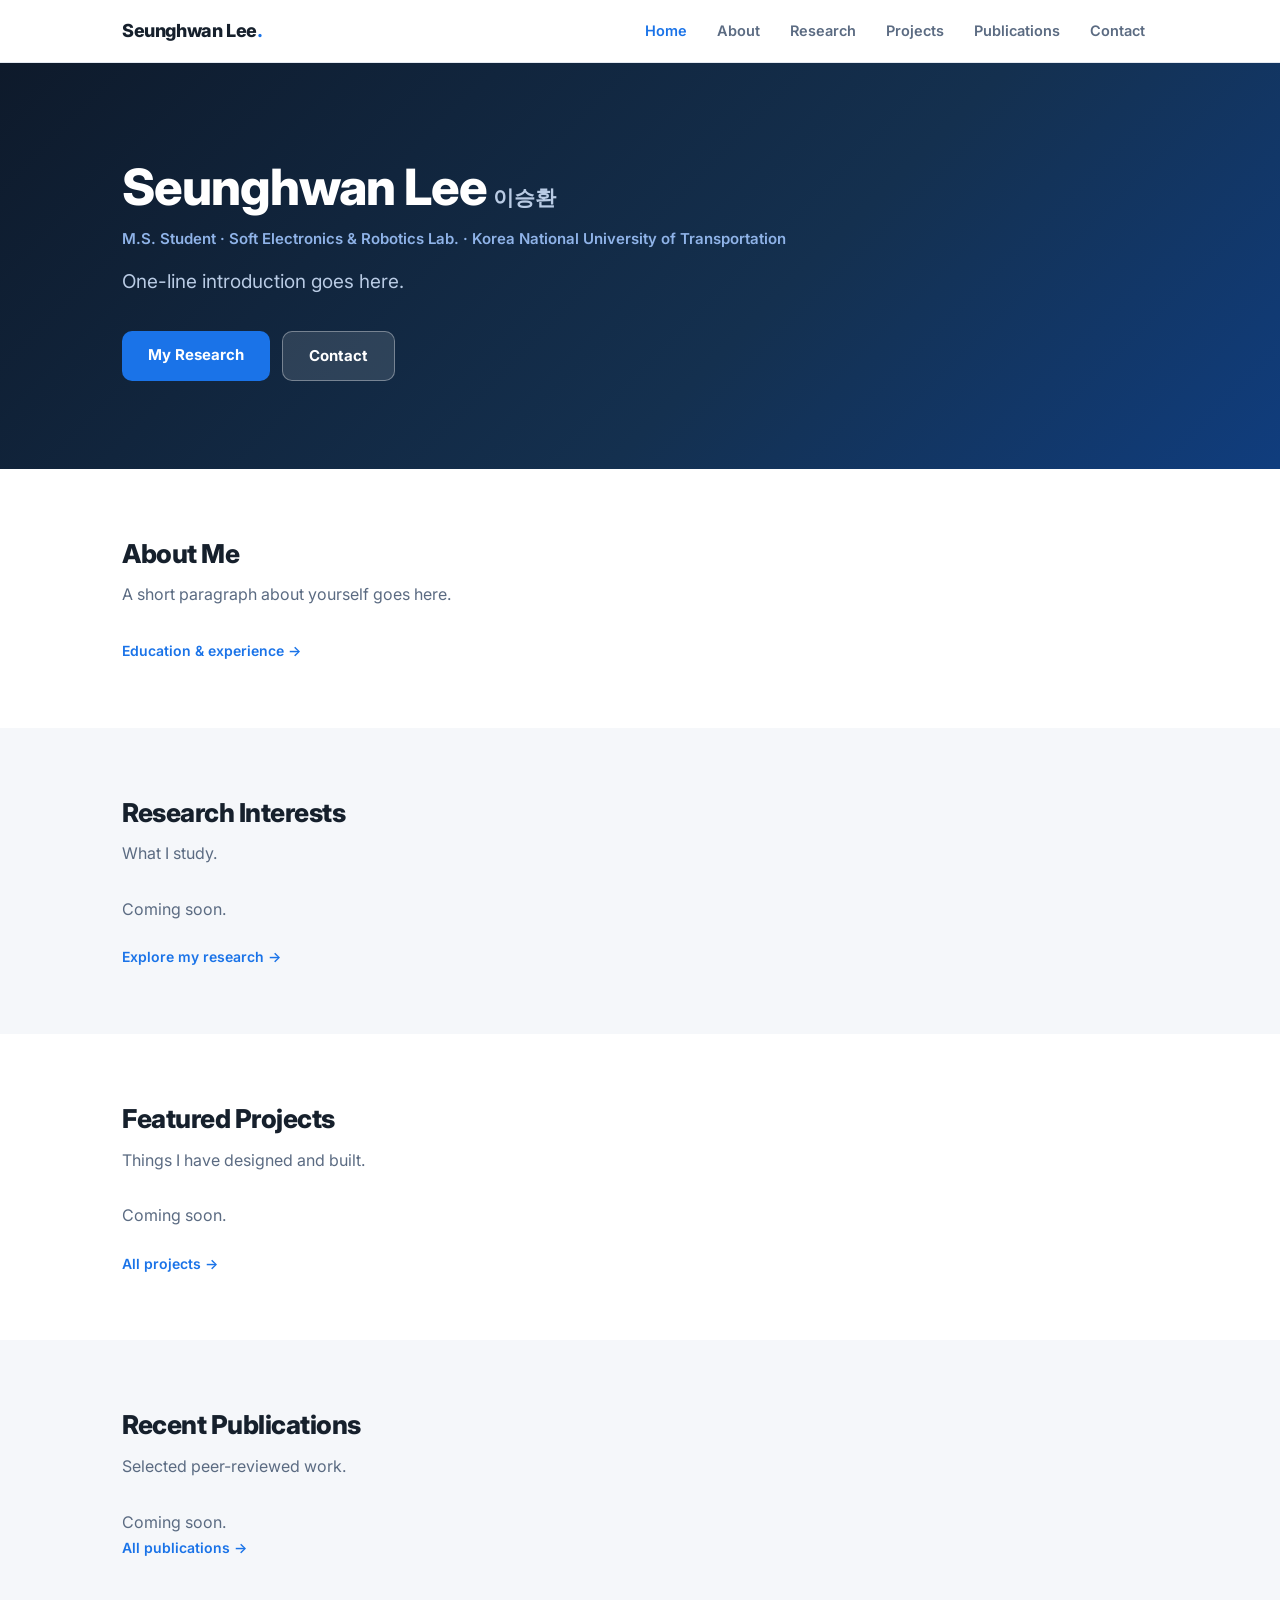
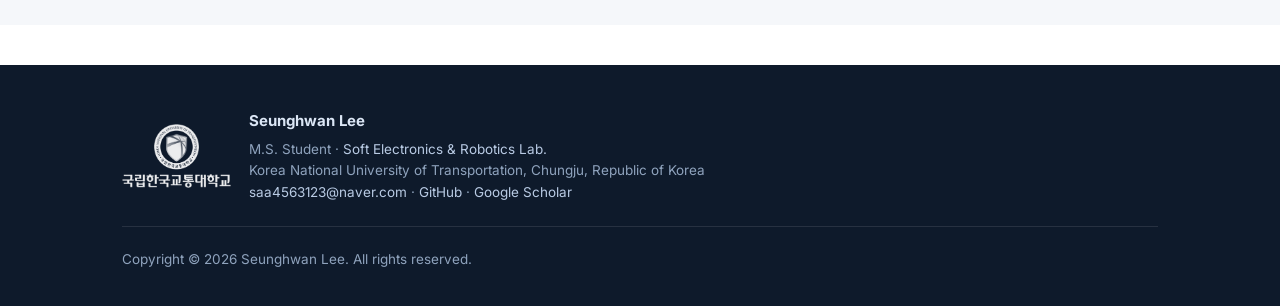
==== index.html @ 1991e880 "Remove profile photo from home hero Co-Authored-By: Claude Opus 5.5 <noreply@anthropic.com>" ====
<!DOCTYPE html>
<html lang="en">
<head>
<meta charset="UTF-8">
<meta name="viewport" content="width=device-width, initial-scale=1.0">
<title>Seunghwan Lee — Robotics Researcher</title>
<link rel="icon" type="image/svg+xml" href="images/favicon.svg">
<meta name="description" content="Seunghwan Lee — M.S. student at the Soft Electronics & Robotics Lab., Korea National University of Transportation. Robot control systems, learning-based legged locomotion, and biomimetic robotics.">
<link rel="preconnect" href="https://fonts.googleapis.com">
<link href="https://fonts.googleapis.com/css2?family=Inter:wght@400;600;700;800&display=swap" rel="stylesheet">
<link rel="stylesheet" href="css/style.css?v=1">
</head>
<body>

<section class="hero">
  <div class="wrap">
    <div>
      <h1>Seunghwan Lee<span class="kor">이승환</span></h1>
      <p class="aff">M.S. Student · Soft Electronics &amp; Robotics Lab. · Korea National University of Transportation</p>
      <!-- 한두 줄 자기소개 문구 -->
      <p class="tag">One-line introduction goes here.</p>
      <div class="cta">
        <a class="btn" href="research.html">My Research</a>
        <a class="btn ghost" href="contact.html">Contact</a>
      </div>
    </div>
  </div>
</section>

<section class="sec">
  <div class="wrap">
    <h2>About Me</h2>
    <!-- 자기소개 문단 -->
    <p class="sub">A short paragraph about yourself goes here.</p>
    <p><a class="more" href="about.html">Education &amp; experience →</a></p>
  </div>
</section>

<section class="sec alt">
  <div class="wrap">
    <h2>Research Interests</h2>
    <p class="sub">What I study.</p>
    <div class="grid c3" id="research-cards"></div>
    <p style="margin-top:22px"><a class="more" href="research.html">Explore my research →</a></p>
  </div>
</section>

<section class="sec">
  <div class="wrap">
    <h2>Featured Projects</h2>
    <p class="sub">Things I have designed and built.</p>
    <div class="grid c3" id="project-cards"></div>
    <p style="margin-top:22px"><a class="more" href="projects.html">All projects →</a></p>
  </div>
</section>

<section class="sec alt">
  <div class="wrap">
    <h2>Recent Publications</h2>
    <p class="sub">Selected peer-reviewed work.</p>
    <div id="recent-pubs"></div>
    <p><a class="more" href="publications.html">All publications →</a></p>
  </div>
</section>

<script src="data/site-data.js?v=1"></script>
<script src="js/common.js?v=1"></script>
<script>
"use strict";
// 홈 카드 — 모두 data/site-data.js 에서 (연구 분야 앞 3개 · featured 프로젝트 3개 · 최근 논문 3편)
const S = window.SITE;
const soon = `<p style="color:var(--sub)">Coming soon.</p>`;
document.getElementById("research-cards").innerHTML = soon;
if (S.research.length) document.getElementById("research-cards").innerHTML = S.research.slice(0, 3).map((r, i) => `
  <a class="card" href="research.html#research-${i + 1}" style="color:inherit;text-decoration:none">
    ${r.image ? `<img class="fig" src="${encodeURI(r.image)}" alt="${esc(r.title)}" onerror="this.remove()" loading="lazy">` : ""}
    <h3 class="rt">${esc(r.title)}</h3>
    <p>${esc(r.desc)}</p>
  </a>`).join("");

const short = t => t.length > 170 ? t.slice(0, t.lastIndexOf(" ", 165)) + "…" : t;
const featured = S.projects.map((p, i) => ({ p, i })).filter(x => x.p.featured).slice(0, 3);
document.getElementById("project-cards").innerHTML = !featured.length ? soon : featured.map(({ p, i }) => `
  <a class="card mini" href="projects.html#project-${i + 1}" style="color:inherit;text-decoration:none">
    ${p.image ? `<img class="fig" src="${encodeURI(p.image)}" alt="${esc(p.title)}" onerror="this.remove()" loading="lazy">` : ""}
    <h3>${esc(p.title)}</h3>
    <p>${esc(short(p.desc))}</p>
  </a>`).join("");

document.getElementById("recent-pubs").innerHTML = S.papers.length ? S.papers.slice(0, 3).map(w => `
  <div class="recent-pub">
    <div class="t"><a href="${esc(w.link || "publications.html")}"${w.link ? ' target="_blank" rel="noopener"' : ""}
      style="color:inherit">${esc(w.title)}</a></div>
    <div class="v">${esc(w.venue)}, ${w.year}</div>
  </div>`).join("") : soon;
</script>
</body>
</html>
---- css/style.css ----
/* ============================================================
   Seunghwan Lee — 개인 연구자 사이트 공용 스타일시트 (SER Lab 사이트와 같은 디자인)
   색상·폰트를 바꾸려면 아래 :root 변수만 수정하면 전체에 반영됩니다.
   ============================================================ */
:root {
  --ink: #16202c;          /* 본문 글자색 */
  --sub: #5b6b82;          /* 보조 글자색 */
  --accent: #1a73e8;       /* 포인트 색 (링크·버튼·배지) */
  --accent-dark: #0d47a1;
  --navy: #0e1a2b;         /* 헤더·히어로 배경 */
  --line: #e3e8f0;
  --bg: #ffffff;
  --soft: #f5f7fa;
  --maxw: 1080px;
}
* { margin: 0; padding: 0; box-sizing: border-box; }
html { scroll-behavior: smooth; }
body {
  font-family: "Inter", "Segoe UI", "Apple SD Gothic Neo", "Malgun Gothic", sans-serif;
  color: var(--ink); background: var(--bg); line-height: 1.6; font-size: 16px;
}
a { color: var(--accent); text-decoration: none; }
a:hover { text-decoration: underline; }
img { max-width: 100%; }
.wrap { max-width: var(--maxw); margin: 0 auto; padding: 0 22px; }

/* ---------- 상단 내비게이션 ---------- */
.nav {
  position: sticky; top: 0; z-index: 50; background: rgba(255,255,255,0.96);
  backdrop-filter: blur(8px); border-bottom: 1px solid var(--line);
}
.nav .in {
  max-width: var(--maxw); margin: 0 auto; padding: 0 22px;
  display: flex; align-items: center; gap: 26px; height: 62px;
}
.nav .logo img { height: 38px; display: block; }
.nav .logo:hover { text-decoration: none; }
.nav .in > ul { list-style: none; display: flex; gap: 4px; margin-left: auto; }
.nav li { position: relative; }
.nav li a {
  display: block; padding: 8px 13px; font-size: 14.5px; font-weight: 600;
  color: var(--sub); border-radius: 8px; white-space: nowrap;
}
.nav li a:hover { color: var(--accent); background: var(--soft); text-decoration: none; }
.nav li a.on { color: var(--accent); }
/* 드롭다운 하위 메뉴 */
.nav ul.sub {
  display: none; position: absolute; top: 100%; left: 0; list-style: none;
  background: #fff; border: 1px solid var(--line); border-radius: 12px;
  padding: 6px; min-width: 172px; box-shadow: 0 10px 28px rgba(20,40,80,0.12);
}
.nav li:hover > ul.sub, .nav li:focus-within > ul.sub { display: block; }
.nav .burger { display: none; margin-left: auto; background: none; border: none; font-size: 24px; cursor: pointer; color: var(--ink); }
@media (max-width: 860px) {
  .nav .in > ul {
    display: none; position: absolute; top: 62px; left: 0; right: 0;
    background: #fff; border-bottom: 1px solid var(--line);
    flex-direction: column; padding: 10px 16px 16px;
  }
  .nav .in > ul.open { display: flex; }
  .nav .burger { display: block; }
  /* 모바일에서는 하위 메뉴를 항상 펼쳐서 들여쓰기로 표시 */
  .nav ul.sub {
    display: block; position: static; border: none; box-shadow: none;
    padding: 0 0 0 16px; min-width: 0;
  }
}

/* ---------- 히어로 (홈) ---------- */
.hero {
  background: linear-gradient(135deg, var(--navy) 0%, #14304f 60%, #0d47a1 130%);
  color: #fff; padding: 96px 0 88px;
}
.hero h1 { font-size: clamp(30px, 5vw, 50px); font-weight: 800; letter-spacing: -1px; line-height: 1.15; }
.hero .tag { margin-top: 16px; font-size: clamp(15px, 2vw, 19px); color: #b9cbe4; max-width: 640px; }
.hero .cta { margin-top: 34px; display: flex; gap: 12px; flex-wrap: wrap; }
.btn {
  display: inline-block; padding: 12px 26px; border-radius: 10px; font-weight: 700;
  font-size: 15px; background: var(--accent); color: #fff;
}
.btn:hover { background: var(--accent-dark); text-decoration: none; }
.btn.ghost { background: rgba(255,255,255,0.12); border: 1px solid rgba(255,255,255,0.35); }
.btn.ghost:hover { background: rgba(255,255,255,0.22); }

/* ---------- 페이지 머리글 (서브페이지) ---------- */
.pagehead { background: var(--navy); color: #fff; padding: 52px 0 44px; }
.pagehead h1 { font-size: clamp(26px, 4vw, 36px); font-weight: 800; letter-spacing: -0.5px; }
.pagehead p { margin-top: 8px; color: #b9cbe4; font-size: 15px; }

/* ---------- 공통 섹션 ---------- */
.sec { padding: 64px 0; }
.sec.alt { background: var(--soft); }
.sec h2 { font-size: 26px; font-weight: 800; letter-spacing: -0.5px; margin-bottom: 8px; }
.sec .sub { color: var(--sub); margin-bottom: 30px; max-width: 700px; }
.sec .more { font-weight: 600; font-size: 14px; }

/* ---------- 카드 그리드 ---------- */
.grid { display: grid; gap: 22px; }
.grid.c2 { grid-template-columns: repeat(2, 1fr); }
.grid.c3 { grid-template-columns: repeat(3, 1fr); }
.grid.c4 { grid-template-columns: repeat(4, 1fr); }
@media (max-width: 860px) { .grid.c3, .grid.c4 { grid-template-columns: repeat(2, 1fr); } }
@media (max-width: 560px) { .grid.c2, .grid.c3, .grid.c4 { grid-template-columns: 1fr; } }
.card {
  background: #fff; border: 1px solid var(--line); border-radius: 14px;
  padding: 24px; transition: box-shadow 0.18s, transform 0.18s;
}
.card:hover { box-shadow: 0 8px 26px rgba(20,40,80,0.10); transform: translateY(-2px); }
.card h3 { font-size: 17px; font-weight: 700; margin-bottom: 8px; }
.card p { font-size: 14px; color: var(--sub); }
.card .ico { font-size: 30px; margin-bottom: 12px; }
.card img.fig {
  width: 100%; height: auto; display: block; border-radius: 10px;
  background: #fff; margin-bottom: 14px;   /* 원본 비율 그대로 — 잘리지 않음 */
}

/* ---------- 연구 분야 (Research 페이지: 좌측 이미지 + 우측 제목·요약) ---------- */
.rrow {
  display: grid; grid-template-columns: 290px 1fr; gap: 34px; align-items: start;
  padding: 28px 0; border-bottom: 1px solid var(--line);
}
.rrow:first-child { padding-top: 0; }
.rrow:last-child { border-bottom: 0; }
.rrow img {
  width: 100%; height: auto; display: block; border-radius: 14px;
  background: #fff; border: 1px solid var(--line);
}
.rrow h3 { font-size: 23px; font-weight: 800; margin-bottom: 10px; }
.rrow p { font-size: 16.5px; color: var(--sub); line-height: 1.8; }
@media (max-width: 760px) { .rrow { grid-template-columns: 1fr; gap: 14px; } }
/* 홈 화면 연구 카드의 제목 */
.card h3.rt { font-size: 16px; font-weight: 700; margin-bottom: 6px; }


/* ---------- 프로필 (About 페이지) ---------- */
.prof { display: grid; grid-template-columns: 240px 1fr; gap: 40px; align-items: start; }
@media (max-width: 720px) { .prof { grid-template-columns: 1fr; } }
.prof .photo {
  width: 100%; height: auto; display: block; border-radius: 14px; background: var(--soft);   /* 사진은 원본 비율 그대로  */
}
/* 사진(.jpg/.png)이 모두 없을 때 대신 표시되는 이니셜 — img 가 div 로 교체됨 */
.prof div.photo {
  aspect-ratio: 3/4; display: flex; align-items: center; justify-content: center;
  font-size: 56px; font-weight: 800; color: #b9c7da;
}
.prof h3 { font-size: 24px; font-weight: 800; }
.prof .role { color: var(--accent); font-weight: 700; margin: 4px 0 14px; }
.prof dl { margin-top: 28px; }
.prof dt {
  font-size: 13px; font-weight: 800; color: var(--accent); text-transform: uppercase;
  letter-spacing: 1px; margin: 32px 0 12px; padding-bottom: 8px; border-bottom: 1px solid var(--line);
}
.prof dt:first-child { margin-top: 0; }
.prof dd { font-size: 15px; line-height: 1.55; color: var(--ink); margin-left: 0; padding-left: 0; }
.prof dd + dd { margin-top: 9px; }
.prof dd.lead { font-size: 16.5px; line-height: 1.65; }              /* 연구 분야 소개 문단 */
.prof dd span { color: var(--sub); }                                  /* 보조 설명(학위 논문 제목 등)은 회색 */
.prof dd b { font-weight: 700; }
/* 역할 꼬리표: <span class="tag">PI</span> */
.prof dd .tag {
  display: inline-block; padding: 1px 8px 2px; border-radius: 20px; margin-left: 6px; vertical-align: 2px;
  font-size: 11px; font-weight: 800; letter-spacing: 0.5px; background: var(--soft); color: var(--accent); white-space: nowrap;
}
/* 연도가 있는 항목: 왼쪽 연도 칸(회색) + 오른쪽 내용. <dd class="dated"><time>연도</time><div>내용</div></dd> */
.prof dd.dated { display: grid; grid-template-columns: 136px 1fr; gap: 0 18px; }
.prof dd.dated time { color: var(--sub); font-size: 14px; padding-top: 1px; font-variant-numeric: tabular-nums; white-space: nowrap; }
.prof dd.dated > div { min-width: 0; }
@media (max-width: 560px) {
  .prof dd.dated { grid-template-columns: 1fr; }
  .prof dd.dated time { font-size: 13px; padding-top: 0; }
  .prof dd.dated + dd.dated { margin-top: 12px; }
}


/* ---------- 연락처 ---------- */
.contact-grid { display: grid; grid-template-columns: 1fr 1fr; gap: 34px; align-items: start; }
@media (max-width: 820px) { .contact-grid { grid-template-columns: 1fr; } }
.contact-grid iframe { width: 100%; height: 360px; border: 0; border-radius: 14px; }
.clist { list-style: none; }
.clist li { padding: 10px 0; border-bottom: 1px solid var(--line); font-size: 15px; display: flex; gap: 12px; }
.clist li b { min-width: 74px; color: var(--accent); }


/* ---------- 논문 위젯 (publications.html) ---------- */
.pubw .yearhead { display: flex; align-items: center; gap: 18px; margin: 44px 0 8px; }
.pubw .yearhead:first-child { margin-top: 8px; }
.pubw .yearhead b { font-size: 32px; font-weight: 800; letter-spacing: -1px; }
.pubw .yearhead::after { content: ""; flex: 1; height: 1px; background: var(--line); }
.pubw .item {
  display: grid; grid-template-columns: 44px 1fr; gap: 20px;
  padding: 26px 4px; border-bottom: 1px solid #ececec; align-items: start;
}
.pubw .item.hasimg { grid-template-columns: 44px 104px 1fr; }
.pubw .num { color: var(--accent); font-weight: 700; font-size: 17px; padding-top: 2px; }
.pubw .thumb { width: 104px; height: 104px; border-radius: 8px; background: var(--soft); overflow: hidden; }
.pubw .thumb img { width: 100%; height: 100%; object-fit: cover; }
.pubw .title { font-size: 17px; font-weight: 700; line-height: 1.4; }
.pubw .title a { color: var(--ink); }
.pubw .title a:hover { color: var(--accent); text-decoration: none; }
.pubw .authors { margin-top: 7px; font-size: 14px; color: var(--sub); }
.pubw .authors b { color: var(--ink); }
.pubw .venue {
  margin-top: 7px; font-size: 14px; font-weight: 700; font-style: italic; color: var(--accent);
  display: flex; flex-wrap: wrap; gap: 6px; align-items: center;
}
.pubw .bdg {
  font-style: normal; font-size: 10.5px; font-weight: 800; letter-spacing: 0.3px;
  padding: 2px 8px; border-radius: 99px; color: #fff; white-space: nowrap;
}
.pubw .bdg.if { background: #c0392b; }
.pubw .bdg.top { background: #b8860b; }
.pubw .bdg.man { background: #34495e; }
/* 특허 항목 줄 안의 뱃지는 앞 내용과 살짝 띄운다 */
.pubw .pat-item p .bdg { margin-left: 8px; vertical-align: 1px; }
.pubw .cites { color: #8a93a2; font-size: 12px; font-style: normal; font-weight: 400; }
.pubw .quick { margin-top: 8px; display: flex; flex-wrap: wrap; gap: 5px; }
.pubw .quick a, .pubw .quick button {
  font-size: 12px; color: #8a93a2; background: none; border: 1px solid #e4e7ec;
  border-radius: 6px; padding: 2px 10px; cursor: pointer; font-family: inherit;
}
.pubw .quick a:hover, .pubw .quick button:hover { color: var(--accent); border-color: var(--accent); text-decoration: none; }
.pubw .bib {
  display: none; margin-top: 8px; font-size: 12px; background: var(--soft);
  border: 1px solid var(--line); border-radius: 8px; padding: 10px 12px;
  white-space: pre-wrap; word-break: break-word; font-family: Consolas, monospace;
}
.pubw .bib.open { display: block; }
.pubw .state { text-align: center; padding: 60px 0; color: var(--sub); }
.pubw .notice {
  background: #fff8e6; border: 1px solid #eedca8; border-radius: 8px;
  padding: 10px 14px; font-size: 13px; color: #7a5c00; margin: 14px 0;
}
.pubw .credit { margin-top: 30px; text-align: right; font-size: 11.5px; color: #aab2bf; }

/* 특허 목록 */
.pat-item {
  display: grid; grid-template-columns: 44px 1fr; gap: 20px;
  padding: 18px 4px; border-bottom: 1px solid #ececec;
}
.pat-item .num { color: var(--accent); font-weight: 700; }
.pat-item h3 { font-size: 15.5px; font-weight: 700; }
.pat-item p { font-size: 13.5px; color: var(--sub); margin-top: 3px; }

/* 탭 (Publications / Patents) */
.tabs { display: flex; gap: 8px; margin: 26px 0 6px; }
.tabs button {
  padding: 9px 22px; border: 1px solid var(--line); border-radius: 99px;
  background: #fff; font-size: 14.5px; font-weight: 700; color: var(--sub);
  cursor: pointer; font-family: inherit;
}
.tabs button.on { background: var(--accent); border-color: var(--accent); color: #fff; }

/* ---------- 홈 최근 논문 ---------- */
.recent-pub { border-left: 3px solid var(--accent); padding: 4px 0 4px 18px; margin-bottom: 18px; }
.recent-pub .t { font-weight: 700; font-size: 15.5px; }
.recent-pub .v { font-size: 13.5px; color: var(--sub); font-style: italic; margin-top: 2px; }

/* ---------- 푸터 ---------- */
footer.site {
  background: var(--navy); color: #8fa3bd; padding: 44px 0 36px; margin-top: 40px; font-size: 13.5px;
}
footer.site .in { max-width: var(--maxw); margin: 0 auto; padding: 0 22px; }
footer.site b { color: #dbe6f5; font-size: 15px; }
footer.site p { margin-top: 8px; }
footer.site a { color: #b9cbe4; }
/* 위쪽: 학교 로고(흰색 버전, 남색 바탕 위에 바로) + 연구실 이름·주소를 가로로 나란히 (좁은 화면에서는 세로로 쌓임) */
footer.site .foot-main { display: flex; align-items: center; gap: 18px; flex-wrap: wrap; }
footer.site .foot-logo { flex: 0 0 auto; display: flex; opacity: .92; transition: opacity .15s; }
footer.site .foot-logo:hover { opacity: 1; }
footer.site .foot-logo img { height: 64px; width: auto; display: block; }  /* 오른쪽 글자 3줄(이름·주소·전화)의 잉크 높이에 맞춤 */
footer.site .foot-lab { flex: 1 1 320px; min-width: 0; }
footer.site .foot-lab p { margin-top: 6px; }
/* 아래쪽: 관리자 연락처·저작권 (얇은 구분선) */
footer.site .foot-sub { margin-top: 22px; padding-top: 16px; border-top: 1px solid rgba(255,255,255,.1); }
footer.site .foot-sub p { margin-top: 6px; }


/* ============================================================
   개인 사이트 전용 추가 스타일
   ============================================================ */

/* 상단 왼쪽 글자 로고 (이미지 대신 이름) */
.nav .logo { font-size: 18px; font-weight: 800; letter-spacing: -0.4px; color: var(--ink); white-space: nowrap; }
.nav .logo span { color: var(--accent); }

/* 홈 히어로: 왼쪽 소개 + 오른쪽 원형 사진 */
.hero .split { display: grid; grid-template-columns: 1fr 230px; gap: 48px; align-items: center; }
.hero .me {
  width: 230px; height: 230px; border-radius: 50%; object-fit: cover; object-position: center 20%;
  border: 4px solid rgba(255,255,255,0.16); box-shadow: 0 18px 50px rgba(0,0,0,0.35); display: block;
}
.hero .kor { font-size: 0.42em; font-weight: 600; color: #b9cbe4; letter-spacing: 0; margin-left: 6px; }
.hero .aff { margin-top: 10px; font-size: 15px; font-weight: 600; color: #8fb3e8; }
@media (max-width: 760px) {
  .hero .split { grid-template-columns: 1fr; gap: 26px; }
  .hero .me { width: 140px; height: 140px; order: -1; }
}

/* 연구 분야: 이미지가 없는 항목은 글만 한 줄로 */
.rrow.noimg { grid-template-columns: 1fr; }
.rrow .kw { margin-top: 12px; display: flex; flex-wrap: wrap; gap: 6px; }

/* 작은 꼬리표 (기술 스택·키워드) */
.chip {
  display: inline-block; padding: 2px 10px 3px; border-radius: 99px; white-space: nowrap;
  font-size: 11.5px; font-weight: 700; background: var(--soft); color: var(--accent); border: 1px solid var(--line);
}

/* 프로젝트 카드 */
.proj { display: flex; flex-direction: column; }
.proj img.fig { aspect-ratio: 16/10; object-fit: cover; }
.proj .meta { font-size: 12px; font-weight: 800; letter-spacing: 0.6px; color: var(--accent); text-transform: uppercase; margin-bottom: 6px; }
.proj .meta .on { color: #1e8e3e; }
.proj p { flex: 1; }
.proj .chips { margin-top: 14px; display: flex; flex-wrap: wrap; gap: 6px; }
.proj .links { margin-top: 14px; display: flex; flex-wrap: wrap; gap: 14px; font-size: 13.5px; font-weight: 700; }

/* 홈 프로젝트 요약 카드 (사진 없이) */
.card.mini h3 { font-size: 16px; }

/* About 페이지 기술 스택 줄 */
.prof dd .chip { margin: 0 4px 6px 0; }
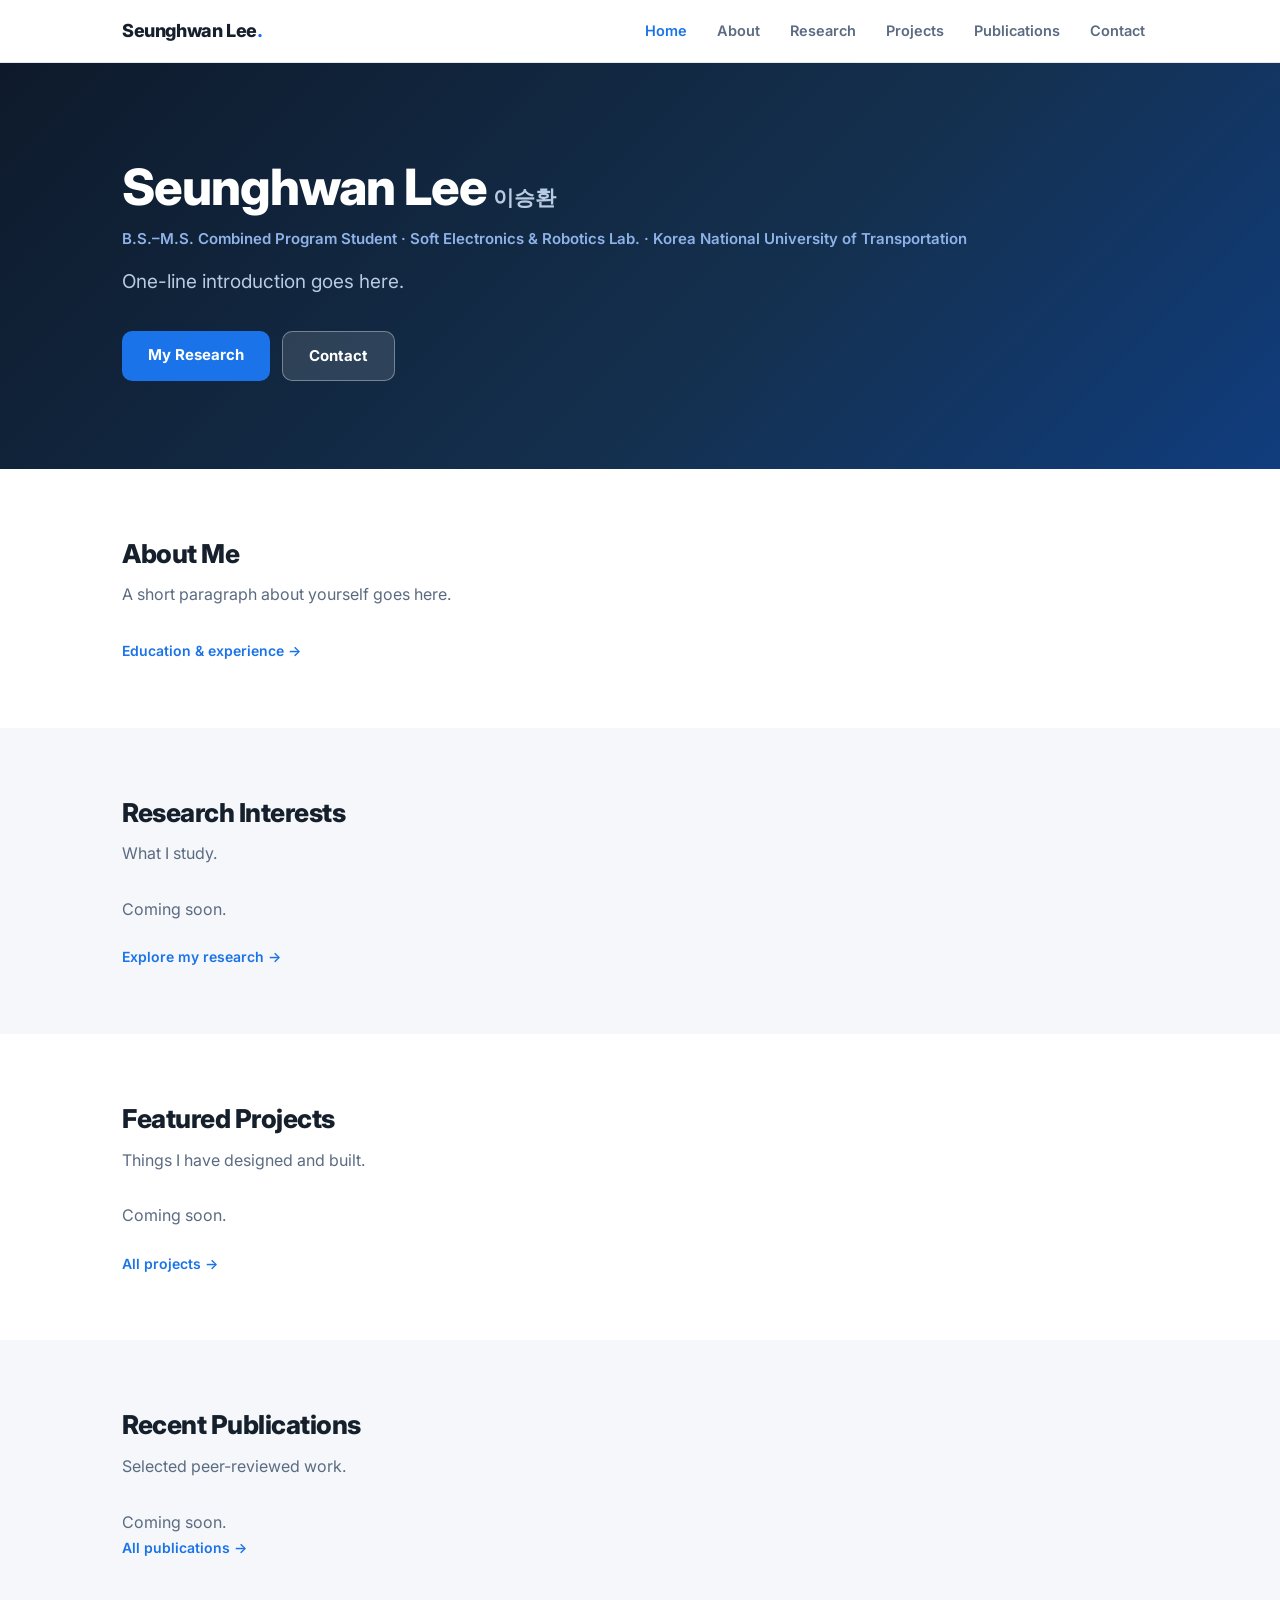
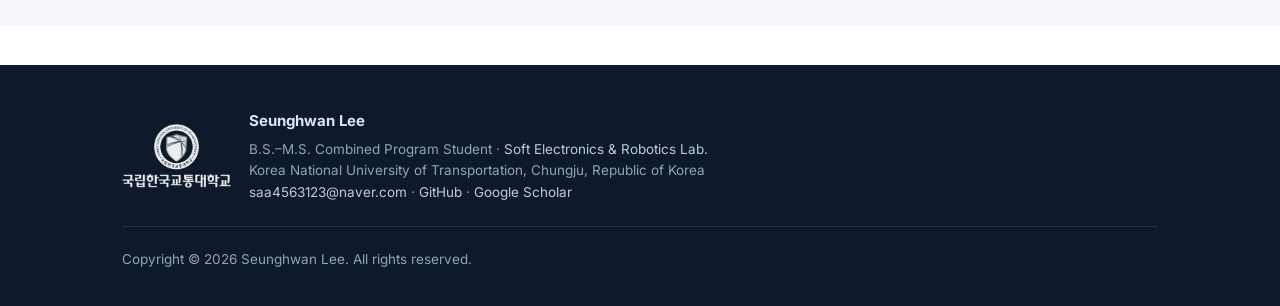
==== commit 18c5a109: "Fill About page; label as B.S.-M.S. combined program student Co-Authored-By: Claude Opus 5.5 <norepl" ====
--- a/index.html
+++ b/index.html
@@ -5,10 +5,10 @@
 <meta name="viewport" content="width=device-width, initial-scale=1.0">
 <title>Seunghwan Lee — Robotics Researcher</title>
 <link rel="icon" type="image/svg+xml" href="images/favicon.svg">
-<meta name="description" content="Seunghwan Lee — M.S. student at the Soft Electronics & Robotics Lab., Korea National University of Transportation. Robot control systems, learning-based legged locomotion, and biomimetic robotics.">
+<meta name="description" content="Seunghwan Lee — B.S.–M.S. combined program student at the Soft Electronics & Robotics Lab., Korea National University of Transportation. Robot control systems, learning-based legged locomotion, and biomimetic robotics.">
 <link rel="preconnect" href="https://fonts.googleapis.com">
 <link href="https://fonts.googleapis.com/css2?family=Inter:wght@400;600;700;800&display=swap" rel="stylesheet">
-<link rel="stylesheet" href="css/style.css?v=1">
+<link rel="stylesheet" href="css/style.css?v=2">
 </head>
 <body>
 
@@ -16,7 +16,7 @@
   <div class="wrap">
     <div>
       <h1>Seunghwan Lee<span class="kor">이승환</span></h1>
-      <p class="aff">M.S. Student · Soft Electronics &amp; Robotics Lab. · Korea National University of Transportation</p>
+      <p class="aff">B.S.–M.S. Combined Program Student · Soft Electronics &amp; Robotics Lab. · Korea National University of Transportation</p>
       <!-- 한두 줄 자기소개 문구 -->
       <p class="tag">One-line introduction goes here.</p>
       <div class="cta">
@@ -63,8 +63,8 @@
   </div>
 </section>
 
-<script src="data/site-data.js?v=1"></script>
-<script src="js/common.js?v=1"></script>
+<script src="data/site-data.js?v=2"></script>
+<script src="js/common.js?v=2"></script>
 <script>
 "use strict";
 // 홈 카드 — 모두 data/site-data.js 에서 (연구 분야 앞 3개 · featured 프로젝트 3개 · 최근 논문 3편)
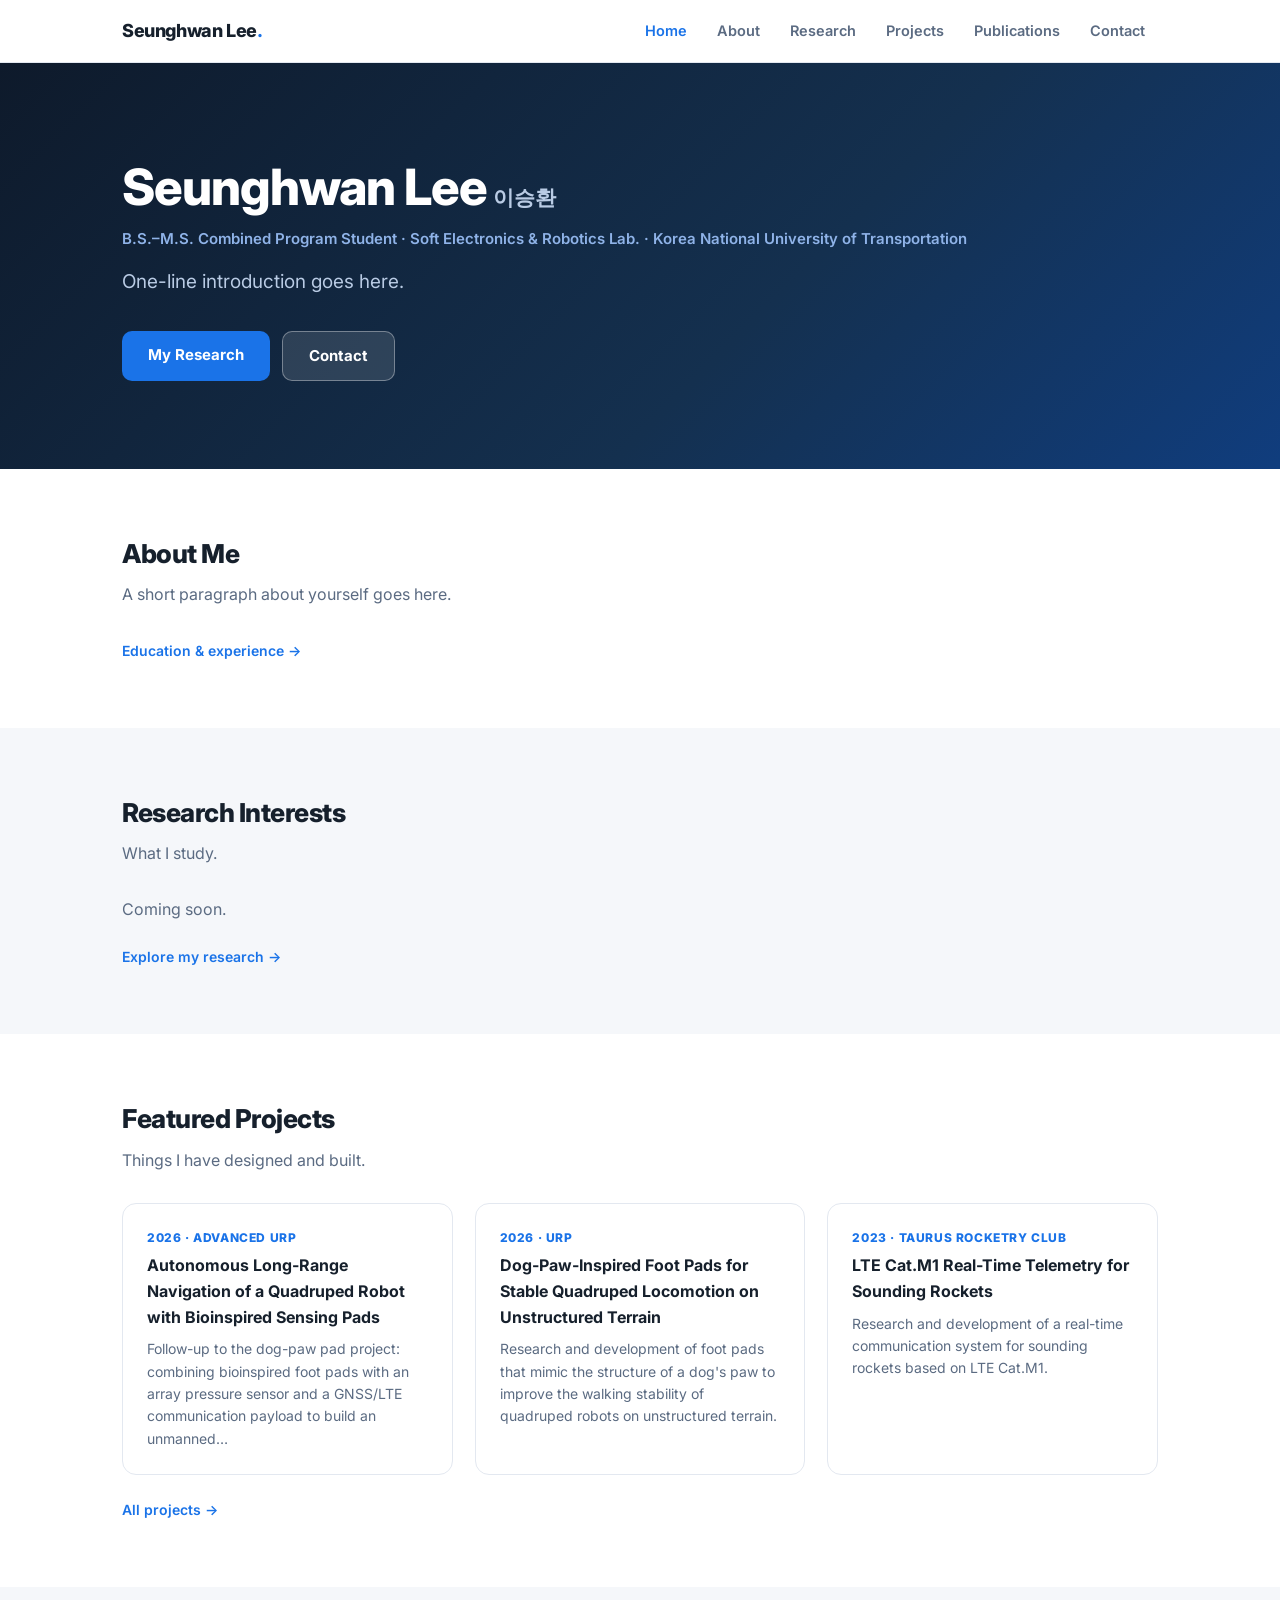
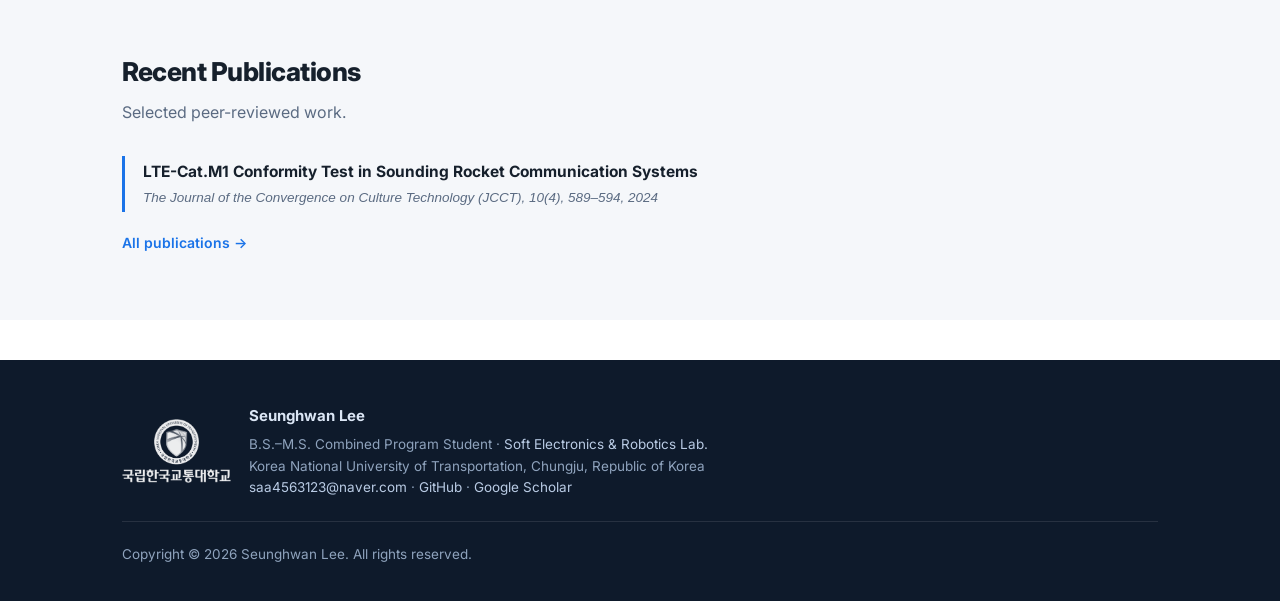
==== commit 49e80280: "Projects: add URP, TAURUS, CDP and capstone projects Co-Authored-By: Claude Opus 5.5 <noreply@anthro" ====
--- a/index.html
+++ b/index.html
@@ -8,7 +8,7 @@
 <meta name="description" content="Seunghwan Lee — B.S.–M.S. combined program student at the Soft Electronics & Robotics Lab., Korea National University of Transportation. Robot control systems, learning-based legged locomotion, and biomimetic robotics.">
 <link rel="preconnect" href="https://fonts.googleapis.com">
 <link href="https://fonts.googleapis.com/css2?family=Inter:wght@400;600;700;800&display=swap" rel="stylesheet">
-<link rel="stylesheet" href="css/style.css?v=2">
+<link rel="stylesheet" href="css/style.css?v=6">
 </head>
 <body>
 
@@ -63,8 +63,8 @@
   </div>
 </section>
 
-<script src="data/site-data.js?v=2"></script>
-<script src="js/common.js?v=2"></script>
+<script src="data/site-data.js?v=6"></script>
+<script src="js/common.js?v=6"></script>
 <script>
 "use strict";
 // 홈 카드 — 모두 data/site-data.js 에서 (연구 분야 앞 3개 · featured 프로젝트 3개 · 최근 논문 3편)
@@ -78,11 +78,13 @@
     <p>${esc(r.desc)}</p>
   </a>`).join("");
 
-const short = t => t.length > 170 ? t.slice(0, t.lastIndexOf(" ", 165)) + "…" : t;
+// 홈 카드에는 설명의 첫 문장만 (너무 길면 단어 단위로 자름)
+const short = t => { const f = t.split(/(?<=\.)\s/)[0]; return f.length > 170 ? f.slice(0, f.lastIndexOf(" ", 165)) + "…" : f; };
 const featured = S.projects.map((p, i) => ({ p, i })).filter(x => x.p.featured).slice(0, 3);
 document.getElementById("project-cards").innerHTML = !featured.length ? soon : featured.map(({ p, i }) => `
-  <a class="card mini" href="projects.html#project-${i + 1}" style="color:inherit;text-decoration:none">
+  <a class="card mini proj" href="projects.html#project-${i + 1}" style="color:inherit;text-decoration:none">
     ${p.image ? `<img class="fig" src="${encodeURI(p.image)}" alt="${esc(p.title)}" onerror="this.remove()" loading="lazy">` : ""}
+    ${[p.year, p.program].filter(Boolean).length ? `<div class="meta">${esc([p.year, p.program].filter(Boolean).join(" · "))}</div>` : ""}
     <h3>${esc(p.title)}</h3>
     <p>${esc(short(p.desc))}</p>
   </a>`).join("");
--- a/css/style.css
+++ b/css/style.css
@@ -320,3 +320,38 @@
 
 /* About 페이지 기술 스택 줄 */
 .prof dd .chip { margin: 0 4px 6px 0; }
+
+/* About 페이지 연구 관심사 키워드 (조금 크게) */
+.prof dd.kw { display: flex; flex-wrap: wrap; gap: 8px; }
+.prof dd.kw .chip { margin: 0; font-size: 13.5px; padding: 5px 14px 6px; color: var(--accent); }
+
+/* About 수상 목록: 배지(전국/교내, 역할) + 상장 보기 버튼 */
+.prof dd.award-sum span { font-size: 13px; font-weight: 700; color: var(--sub); }
+.prof dd.award-row { padding: 12px 0; border-top: 1px solid var(--line); }   /* 상마다 얇은 구분선 */
+.prof dd.award-row + dd.award-row { margin-top: 0; }
+.prof dd.award-row:last-of-type { padding-bottom: 0; }
+.prof .award-tags { margin-left: 4px; white-space: nowrap; }                    /* 배지는 대회 이름 바로 뒤 */
+.prof .award-tags .tag { margin-left: 4px; vertical-align: 1px; }
+.prof .award-tags .tag.nat { background: var(--accent); color: #fff; }          /* 전국대회 */
+.prof .award-tags .tag.lead { background: #fff1cc; color: #8a5a00; }            /* 팀장 */
+.prof .cert {
+  margin-left: 4px; vertical-align: 1px;
+  font: inherit; font-size: 11.5px; font-weight: 700; color: var(--sub); cursor: pointer;
+  background: #fff; border: 1px solid var(--line); border-radius: 99px; padding: 1px 10px 2px;
+}
+.prof .cert:hover { color: var(--accent); border-color: var(--accent); }
+
+/* 상장 확대 보기 */
+.lightbox {
+  position: fixed; inset: 0; z-index: 90; display: flex; flex-direction: column;
+  align-items: center; justify-content: center; padding: 30px 16px 22px;
+  background: rgba(11, 21, 38, 0.92); opacity: 0; pointer-events: none; transition: opacity 0.2s;
+}
+.lightbox.on { opacity: 1; pointer-events: auto; }
+.lightbox img { max-width: min(900px, 94vw); max-height: 78vh; border-radius: 10px; background: #fff; box-shadow: 0 20px 60px rgba(0,0,0,0.5); }
+.lightbox .cap { color: #fff; text-align: center; margin-top: 14px; font-size: 14px; max-width: 760px; }
+.lightbox .x {
+  position: absolute; top: 18px; right: 18px; border: 0; cursor: pointer; color: #fff;
+  background: rgba(255,255,255,0.12); border-radius: 50%; width: 44px; height: 44px; font-size: 18px;
+}
+.lightbox .x:hover { background: rgba(255,255,255,0.28); }
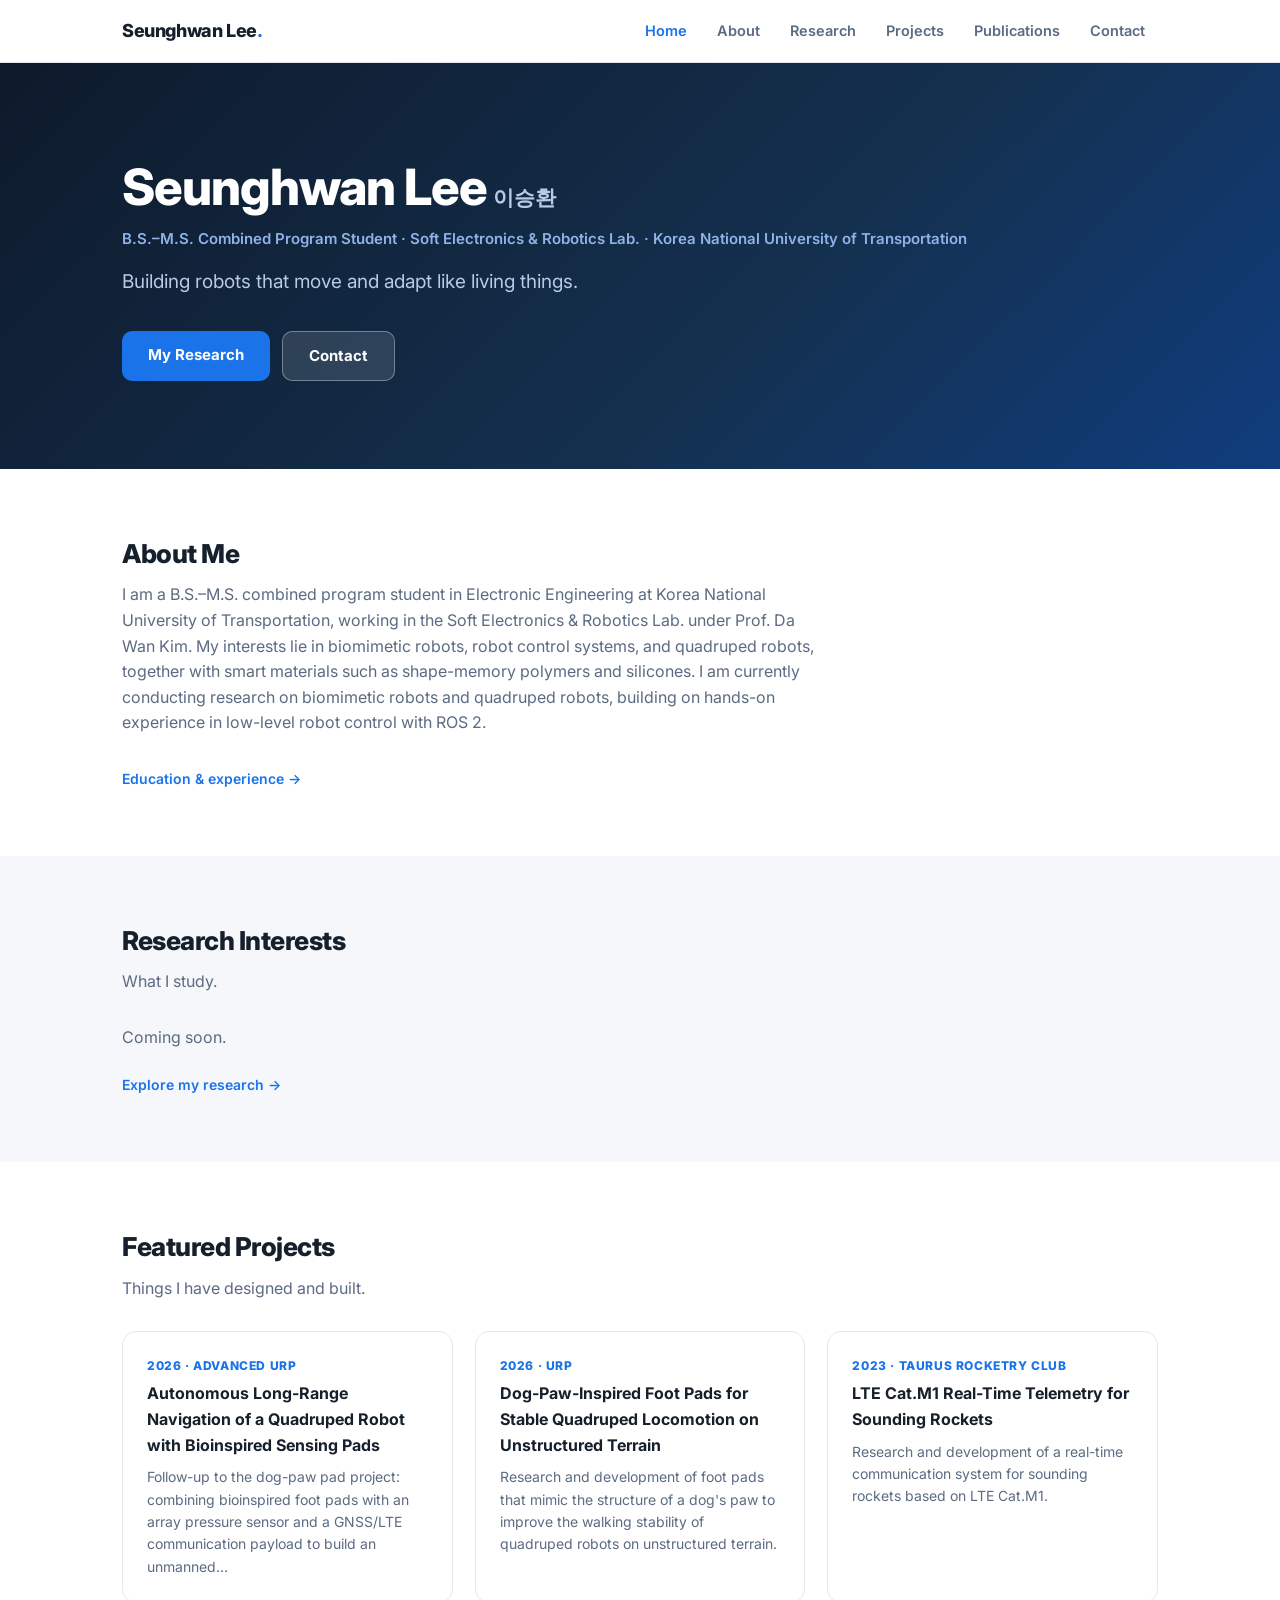
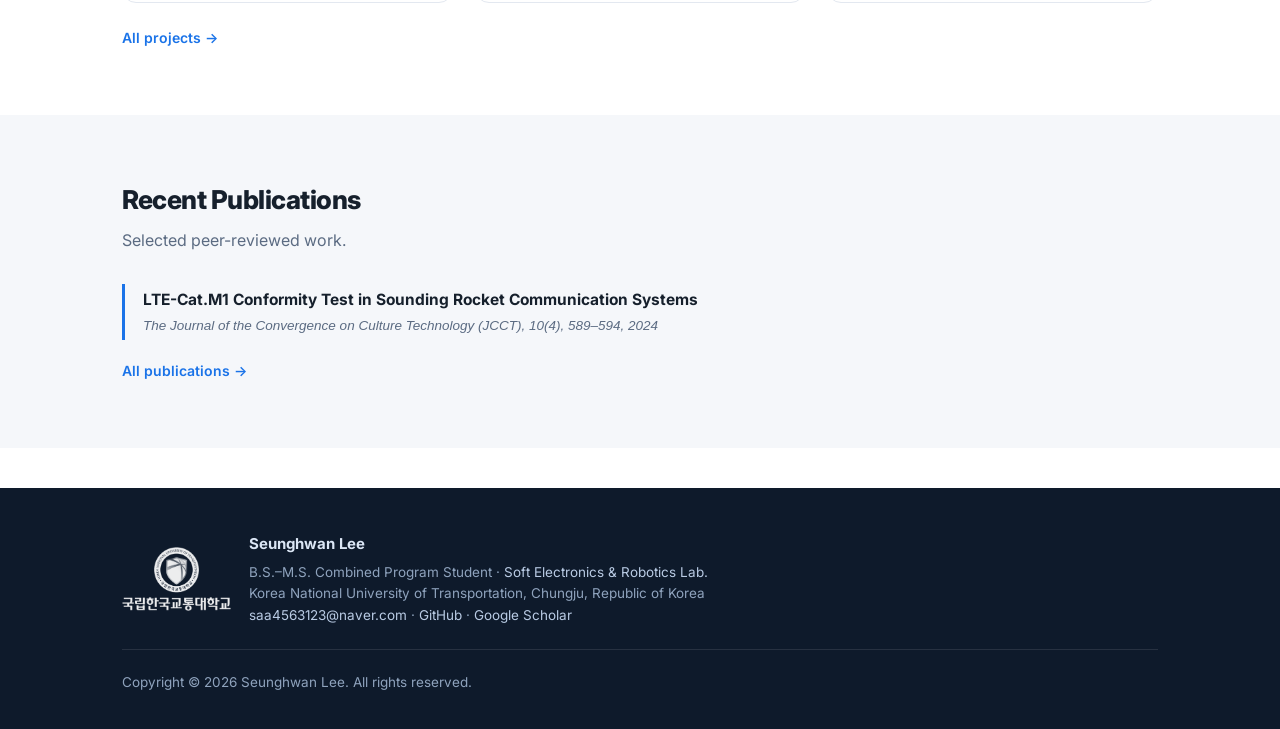
==== commit aa8ae5ef: "Home: add one-line intro and About Me paragraph Co-Authored-By: Claude Opus 5.5 <noreply@anthropic.c" ====
--- a/index.html
+++ b/index.html
@@ -18,7 +18,7 @@
       <h1>Seunghwan Lee<span class="kor">이승환</span></h1>
       <p class="aff">B.S.–M.S. Combined Program Student · Soft Electronics &amp; Robotics Lab. · Korea National University of Transportation</p>
       <!-- 한두 줄 자기소개 문구 -->
-      <p class="tag">One-line introduction goes here.</p>
+      <p class="tag">Building robots that move and adapt like living things.</p>
       <div class="cta">
         <a class="btn" href="research.html">My Research</a>
         <a class="btn ghost" href="contact.html">Contact</a>
@@ -31,7 +31,13 @@
   <div class="wrap">
     <h2>About Me</h2>
     <!-- 자기소개 문단 -->
-    <p class="sub">A short paragraph about yourself goes here.</p>
+    <p class="sub">
+      I am a B.S.–M.S. combined program student in Electronic Engineering at Korea National University of
+      Transportation, working in the Soft Electronics &amp; Robotics Lab. under Prof. Da Wan Kim. My interests lie
+      in biomimetic robots, robot control systems, and quadruped robots, together with smart materials such as
+      shape-memory polymers and silicones. I am currently conducting research on biomimetic robots and
+      quadruped robots, building on hands-on experience in low-level robot control with ROS 2.
+    </p>
     <p><a class="more" href="about.html">Education &amp; experience →</a></p>
   </div>
 </section>
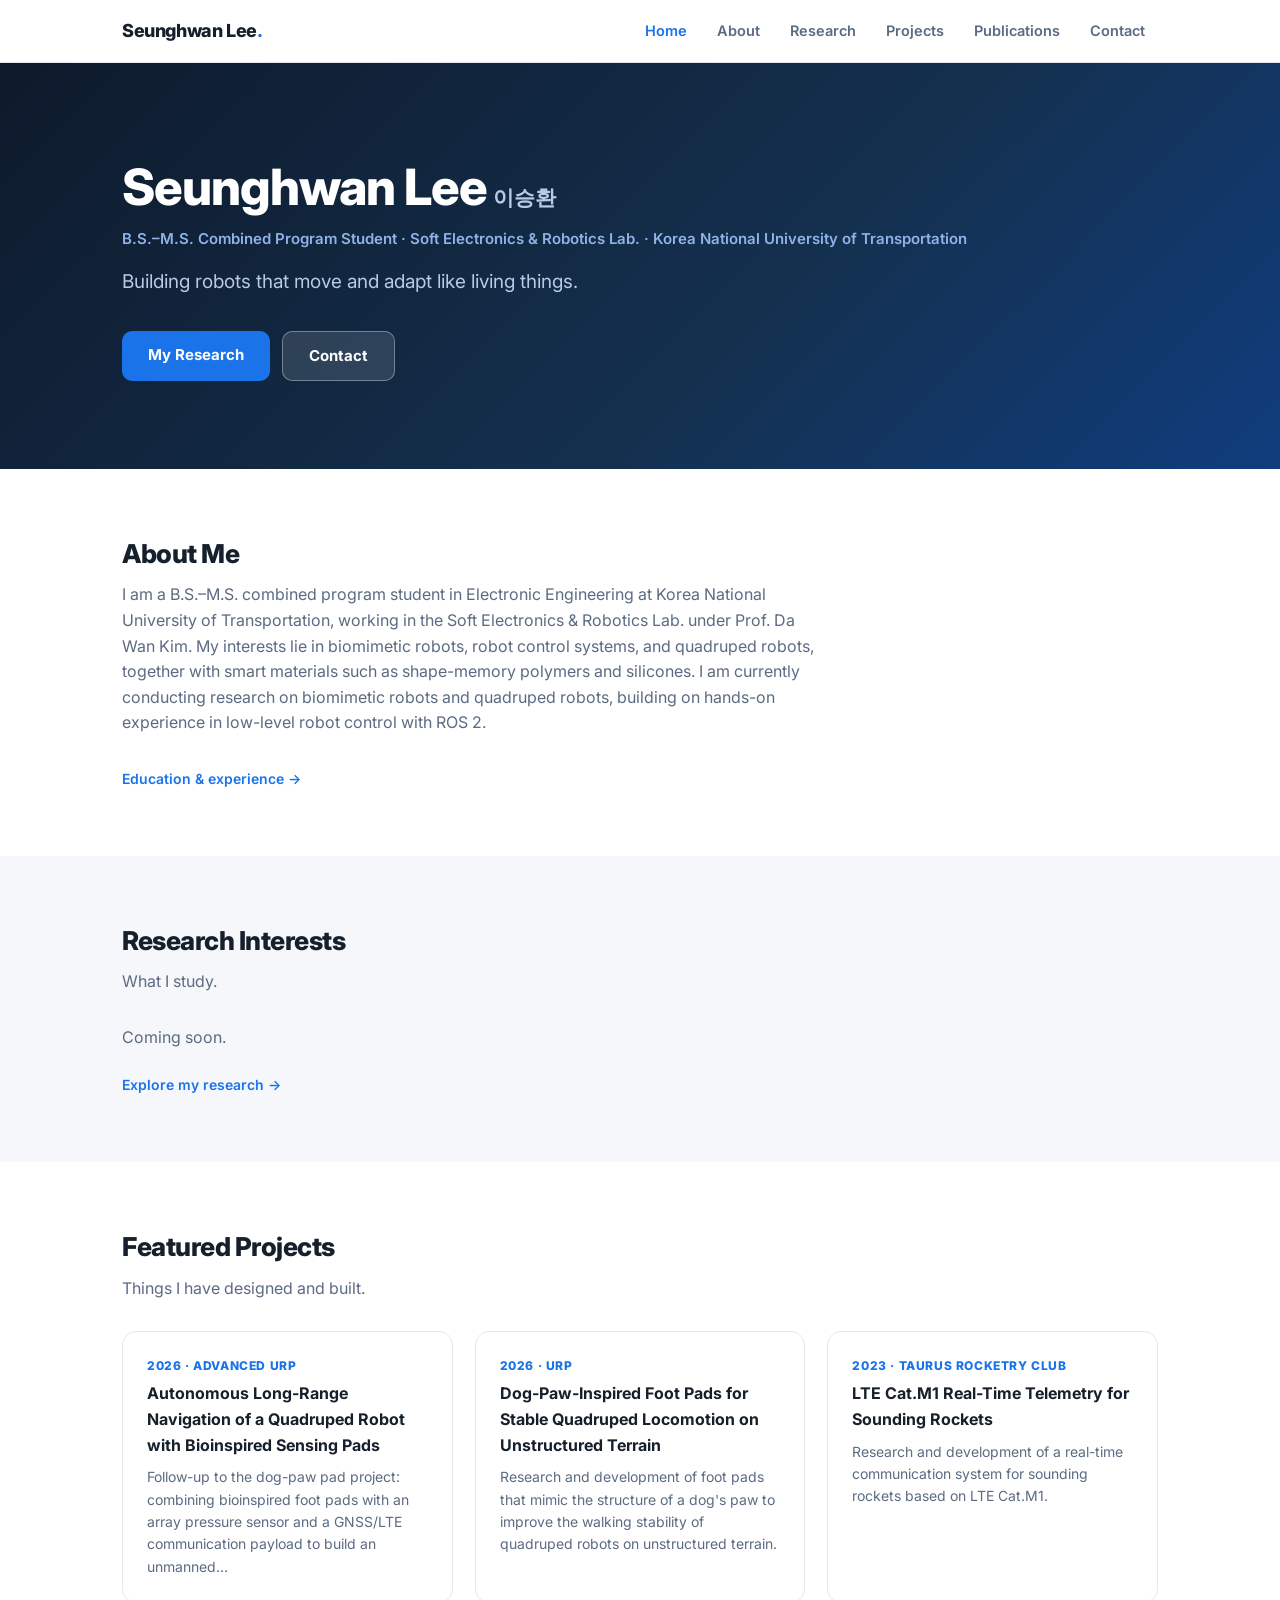
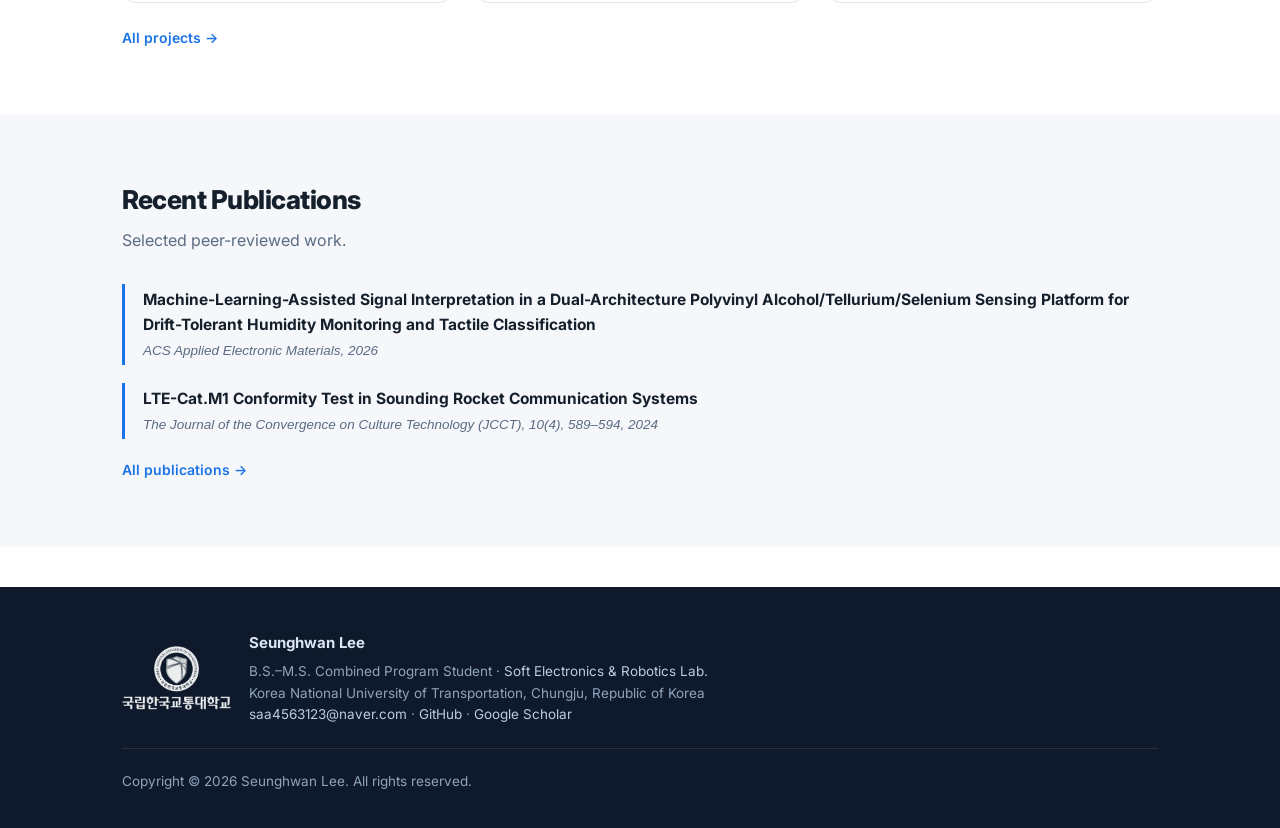
==== commit 07a8a542: "Publications: auto-sync list from Google Scholar A daily GitHub Actions job reads the Google Scholar" ====
--- a/index.html
+++ b/index.html
@@ -8,7 +8,7 @@
 <meta name="description" content="Seunghwan Lee — B.S.–M.S. combined program student at the Soft Electronics & Robotics Lab., Korea National University of Transportation. Robot control systems, learning-based legged locomotion, and biomimetic robotics.">
 <link rel="preconnect" href="https://fonts.googleapis.com">
 <link href="https://fonts.googleapis.com/css2?family=Inter:wght@400;600;700;800&display=swap" rel="stylesheet">
-<link rel="stylesheet" href="css/style.css?v=6">
+<link rel="stylesheet" href="css/style.css?v=7">
 </head>
 <body>
 
@@ -69,8 +69,9 @@
   </div>
 </section>
 
-<script src="data/site-data.js?v=6"></script>
-<script src="js/common.js?v=6"></script>
+<script src="data/publications.js?v=7"></script>
+<script src="data/site-data.js?v=7"></script>
+<script src="js/common.js?v=7"></script>
 <script>
 "use strict";
 // 홈 카드 — 모두 data/site-data.js 에서 (연구 분야 앞 3개 · featured 프로젝트 3개 · 최근 논문 3편)
@@ -95,11 +96,13 @@
     <p>${esc(short(p.desc))}</p>
   </a>`).join("");
 
-document.getElementById("recent-pubs").innerHTML = S.papers.length ? S.papers.slice(0, 3).map(w => `
+// 최근 논문 3편 = 구글 스칼라 자동 목록 + site-data.js papers 를 합친 것 (js/common.js 의 allPapers)
+const pubs = allPapers();
+document.getElementById("recent-pubs").innerHTML = pubs.length ? pubs.slice(0, 3).map(w => `
   <div class="recent-pub">
     <div class="t"><a href="${esc(w.link || "publications.html")}"${w.link ? ' target="_blank" rel="noopener"' : ""}
       style="color:inherit">${esc(w.title)}</a></div>
-    <div class="v">${esc(w.venue)}, ${w.year}</div>
+    <div class="v">${[w.venue, w.year].filter(Boolean).map(esc).join(", ")}</div>
   </div>`).join("") : soon;
 </script>
 </body>
